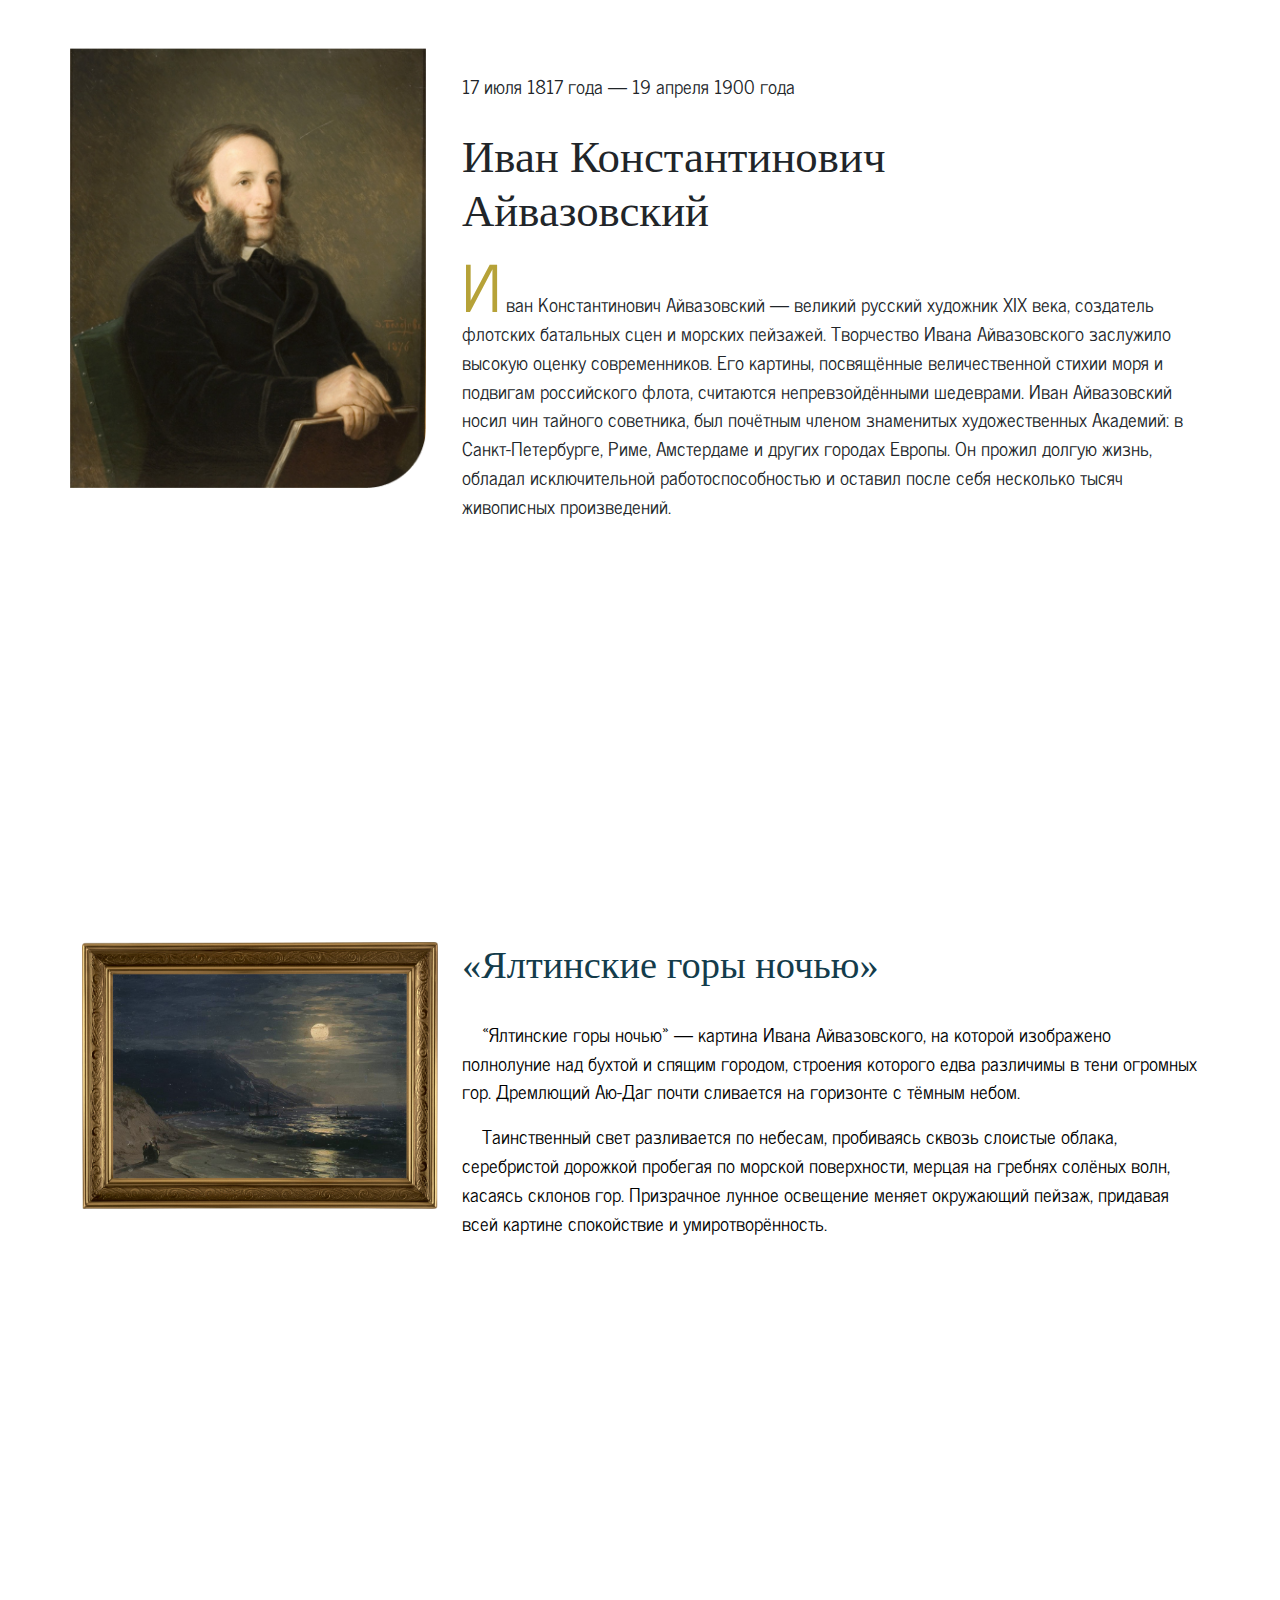
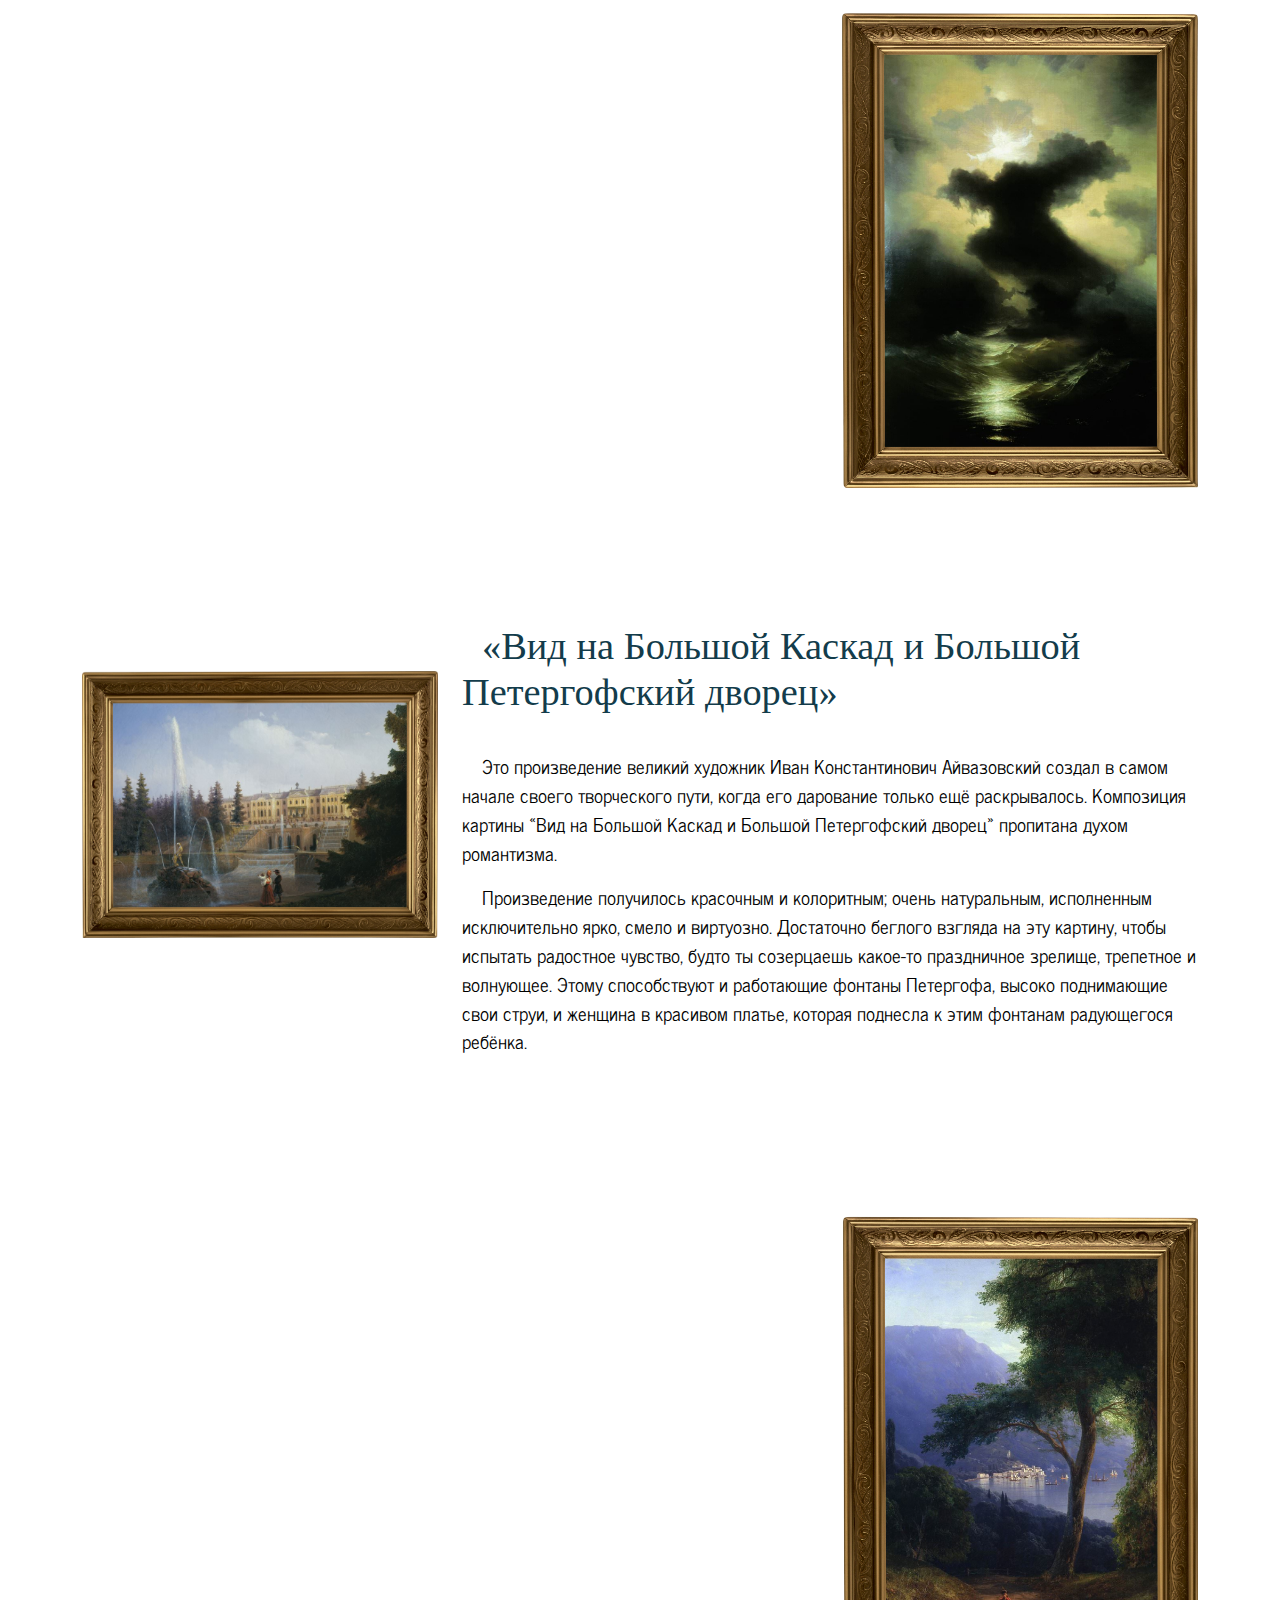
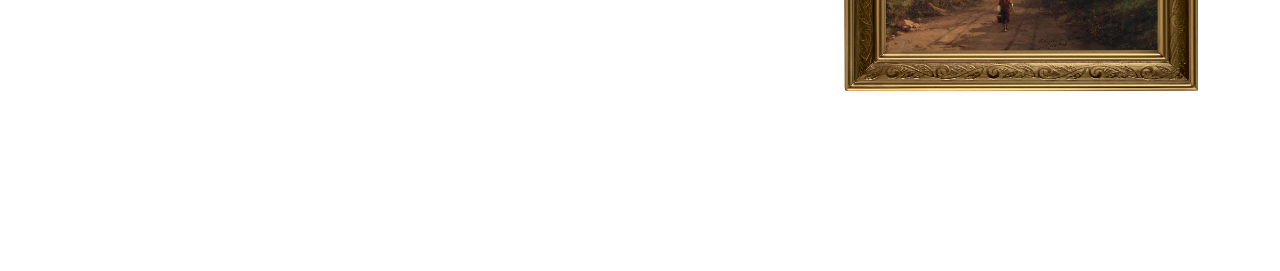
==== Айвазовский.html @ 692389c5 "paintings" ====
<!DOCTYPE html>
<html lang="en">
<head>
	<meta charset="UTF-8">
	<meta name="viewport" content="width=device-width, initial-scale=1.0">
	<title>Кипренский Орест</title>

	<link href="https://cdn.jsdelivr.net/npm/bootstrap@5.3.3/dist/css/bootstrap.min.css" rel="stylesheet" integrity="sha384-QWTKZyjpPEjISv5WaRU9OFeRpok6YctnYmDr5pNlyT2bRjXh0JMhjY6hW+ALEwIH" crossorigin="anonymous">

	<link rel="stylesheet" type="text/css" href="css/айва.css">
	<link rel="apple-touch-icon" sizes="180x180" href="img/favicon/apple-touch-icon.png">
	<link rel="icon" type="image/png" sizes="32x32" href="img/favicon/favicon-32x32.png">
	<link rel="icon" type="image/png" sizes="16x16" href="img/favicon/favicon-16x16.png">
	<link rel="manifest" href="img/favicon/site.webmanifest">

	<link rel="preconnect" href="https://fonts.googleapis.com">
<link rel="preconnect" href="https://fonts.gstatic.com" crossorigin>
<link href="https://fonts.googleapis.com/css2?family=News+Cycle:wght@400;700&display=swap" rel="stylesheet">
</head>
<body>

	<div class="container mt-5 orest">
		<div class="row">
			<div class="col-lg-4 col-md-4 col-sm-6 col-6">
		<img src="img/айваз.png" class="img-fluid iorest" alt="Айвазовский">
	</div>
	<div class="col-lg-8 col-md-8 col-sm-6 col-6 mt-4">
		<p class="bio"> 17 июля 1817 года —  19 апреля 1900 года</p>
		<h2>Иван Константинович<br>Айвазовский</h2>
		<p class="text-left bio1"> <span class="word_O">И</span>                    ван Константинович Айвазовский — великий русский художник                XIX века, создатель флотских батальных сцен и морских пейзажей. Творчество Ивана Айвазовского заслужило высокую оценку современников. Его картины, посвящённые величественной стихии моря и подвигам российского флота, считаются непревзойдёнными шедеврами.
                   Иван Айвазовский носил чин тайного советника, был почётным членом знаменитых художественных Академий: в Санкт-Петербурге, Риме, Амстердаме и других городах Европы. Он прожил долгую жизнь, обладал исключительной работоспособностью и оставил после себя несколько тысяч живописных произведений. </p>
	</div>
</div>
</div>

<div class="container mt-5 start">
		<div class="row justify-content-center yalta">
			<div class="col-lg-4 col-md-4 col-sm-5 col-8 mb-3">
		<img src="img/ялта.png" class="img-fluid ya_lta" alt="Ялта">
	</div>
	<div class="col-lg-8 col-md-8 col-sm-7 col-12 ">
		<h3>«Ялтинские горы ночью»</h3>
		<br>
		<p class="o_yalte">«Ялтинские горы ночью» — картина Ивана Айвазовского, на которой изображено полнолуние над бухтой и спящим городом, строения которого едва различимы в тени огромных гор. Дремлющий Аю-Даг почти сливается на горизонте с тёмным небом.</p>
       <p class="o_yalte">Таинственный свет разливается по небесам, пробиваясь сквозь слоистые облака, серебристой дорожкой пробегая по морской поверхности, мерцая на гребнях солёных волн, касаясь склонов гор. Призрачное лунное освещение меняет окружающий пейзаж, придавая всей картине спокойствие и умиротворённость.</p>
		
	</div>
</div>
</div>


<div class="container mt-5">
		<div class="row chaosik">
			<div class="col-lg-8 col-md-8 col-sm-6 col-8 mb-5 o_chaos">
				<h3>«Хаос. Сотворение мира»</h3>
		<br>
		<p>Картина Айвазовского «Хаос. Сотворение мира» занимает особенное место среди его произведений. Она создана живописцем в 1841 году. Это период, когда он находился в Италии, продолжая неустанно совершенствовать там свое мастерство. Уже в то далекое время картина была признана выдающимся произведением искусства, и подтверждением тому стала золотая медаль папы Григория XVI, которой был награжден Айвазовский за написание этого полотна. Она настолько впечатлила главу Ватикана, что он был готов приобрести ее, но Айвазовский отказался от денег и подарил папе картину.</p>
		<p>Такое признание было вполне заслуженным, поскольку это полотно и сейчас будоражит воображение зрителя своим особенным магнетизмом и ощущением внутренней силы.</p>
		
	</div>
	<div class="col-lg-4 col-md-4 col-sm-6 col-4">
		<img src="img/хаос.png" class="img-fluid chaos" alt="Хаос">
		
	</div>
</div>
</div>

<div class="container">
		<div class="row justify-content-center petergof">
			<div class="col-lg-4 col-md-4 col-sm-6 col-6 mb-3 mt-5">
		<img src="img/петергоф.png" class="img-fluid peter_gof" alt="Петергоф">
	</div>
	<div class="col-lg-8 col-md-8 col-sm-6 col-12 o_petre ">
		<h3>«Вид на Большой Каскад и Большой<br>Петергофский дворец»</h3>
		<br>
		<p>Это произведение великий художник Иван Константинович Айвазовский создал в самом начале своего творческого пути, когда его дарование только ещё раскрывалось. Композиция картины «Вид на Большой Каскад и Большой Петергофский дворец» пропитана духом романтизма.</p>
    <p>Произведение получилось красочным и колоритным; очень натуральным, исполненным исключительно ярко, смело и виртуозно. Достаточно беглого взгляда на эту картину, чтобы испытать радостное чувство, будто ты созерцаешь какое-то праздничное зрелище, трепетное и волнующее. Этому способствуют и работающие фонтаны Петергофа, высоко поднимающие свои струи, и женщина в красивом платье, которая поднесла к этим фонтанам радующегося ребёнка.</p>
		
	</div>
</div>
</div>

<div class="container mb-5">
		<div class="row livad">
			<div class="col-lg-8 col-md-8 col-sm-6 col-8 mb-5 o_livade">
				<h3>«Вид из Ливадийского парка»</h3>
		<br>
		<p>Картина Айвазовского «Хаос. Сотворение мира» занимает особенное место среди его произведений. Она создана живописцем в 1841 году. Это период, когда он находился в Италии, продолжая неустанно совершенствовать там свое мастерство. Уже в то далекое время картина была признана выдающимся произведением искусства, и подтверждением тому стала золотая медаль папы Григория XVI, которой был награжден Айвазовский за написание этого полотна. Она настолько впечатлила главу Ватикана, что он был готов приобрести ее, но Айвазовский отказался от денег и подарил папе картину.</p>
		<p>Такое признание было вполне заслуженным, поскольку это полотно и сейчас будоражит воображение зрителя своим особенным магнетизмом и ощущением внутренней силы.</p>
		
	</div>
	<div class="col-lg-4 col-md-4 col-sm-6 col-4">
		<img src="img/ливад.png" class="img-fluid livada" alt="Ливадийский парк">
		
	</div>
</div>
</div>


	
</body>
</html>
---- css/айва.css ----
body{
	background-image: url('C:/Users/sinccl/OneDrive/Desktop/картины сквозь века/img/BACKGROUND4.jpg');
	min-height: 100vh;
	height: 100%;
	background-size: cover;
	background-repeat: no-repeat;
	background-position: center 20%;
}

.orest{
	background-color: white;
	height: auto; 
	width: auto;
}

.iorest{
	margin-left: -12px;
}

.bio{
	font-family: News Cycle;
	font-size: 1.5vw;
}

h2{
	font-family: Ostrovsky;
	font-size: 3.5vw;
	margin-top: 30px;

}

.yalta h3{
	color: #133C4B;
	font-size: 3vw;
	font-family: Ostrovsky;
}

.bio1{
	font-family: News Cycle;
	font-size: 1.5vw;
	margin-top: 15px;
	
}

.word_O{
	color: #B6A238;
	font-size: 5vw;
	line-height: 1;
}

.o_yalte{
	color: black;
	font-size: 1.5vw;
	font-family: "News Cycle";
	text-indent: 20px;
}

.o_yalte h3{
	color: #133C4B;
	font-size: 3vw;
	font-family: Ostrovsky;
}

.yalta{
		margin-top: 45vh ;
	}

.o_chaos{
	color: white;
	font-size: 1.5vw;
	font-family: "News Cycle";
	text-indent: 20px;
}

.o_chaos h3{
	color: white;
	font-size: 3vw;
	font-family: Ostrovsky;
}

.chaosik{
	
	margin-top: 40vh;

}

.o_petre{
	color: black;
	font-size: 1.5vw;
	font-family: "News Cycle";
	text-indent: 20px;
}

.o_petre h3{
	color: #133C4B;
	font-size: 3vw;
	font-family: Ostrovsky;
}

.petergof{
	
	margin-top: 15vh;

}

.ya_lta{
	width: 480px;
}

.peter_gof{
	width: 500px;
}

.chaos{
	width: 420px;
}


.o_livade{
	color: white;
	font-size: 1.6vw;
	font-family: "News Cycle";
	text-indent: 20px;
}

.o_livade h3{
	color: white;
	font-size: 3vw;
	font-family: Ostrovsky;
}

.livad{
	
	margin-top: 16vh;
	margin-bottom: 20vh;
	
}


@media (max-width: 800px){

	.yalta{
		margin-top: 75vh ;
	}

	.livad{
		margin-top: 30vh;
	}

	.petergof{
		margin-top: 30vh;
	}

	.o_yalte{
	color: black;
	font-size: 1.8vw;
	font-family: "News Cycle";
	text-indent: 20px;
}

.o_chaos{
	color: white;
	font-size: 1.8vw;
	font-family: "News Cycle";
	text-indent: 20px;
}

.o_petre{
	color: black;
	font-size: 1.8vw;
	font-family: "News Cycle";
	text-indent: 20px;
}

.o_livade{
	color: white;
	font-size: 1.8vw;
	font-family: "News Cycle";
	text-indent: 20px;
}

}

@media (max-width: 475px){

	.yalta{
		margin-top: 18vh;
	}

	.livad{
		margin-top: 30vh;
	}

	.petergof{
		margin-top: 0vh;
	}


.chaosik{
	
	margin-top: 20vh;

}

		.o_yalte{
	color: black;
	font-size: 3vw;
	font-family: "News Cycle";
	text-indent: 20px;
}

.o_chaos{
	color: white;
	font-size: 2.5vw;
	font-family: "News Cycle";
	text-indent: 20px;
}

.o_petre{
	color: black;
	font-size: 2.5vw;
	font-family: "News Cycle";
	text-indent: 20px;
}

.o_livade{
	color: white;
	font-size: 2.5vw;
	font-family: "News Cycle";
	text-indent: 20px;
}

.bio1{
	font-family: News Cycle;
	font-size: 1.9vw;
	margin-top: 15px;
	
}

.bio{
	font-size: 2vw;
}

.bio1{
	font-size: 2.5vw;
}



}
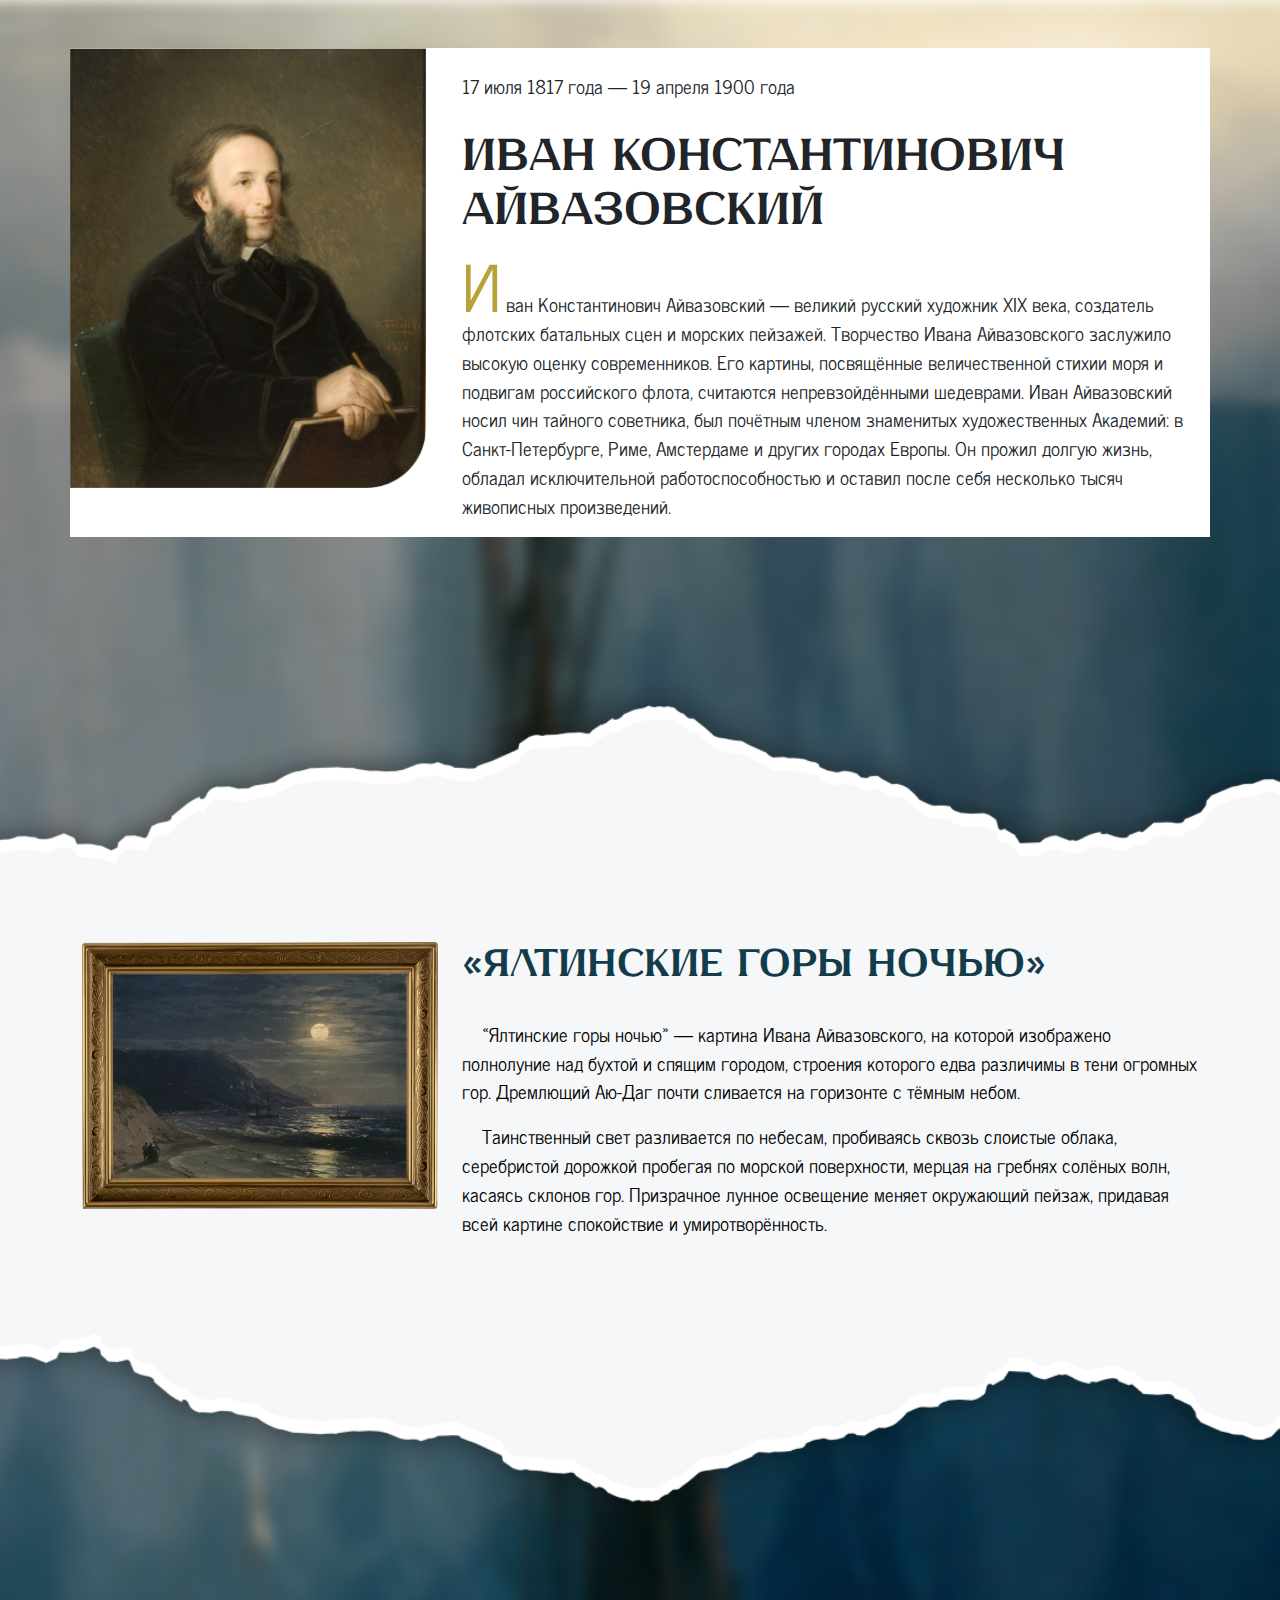
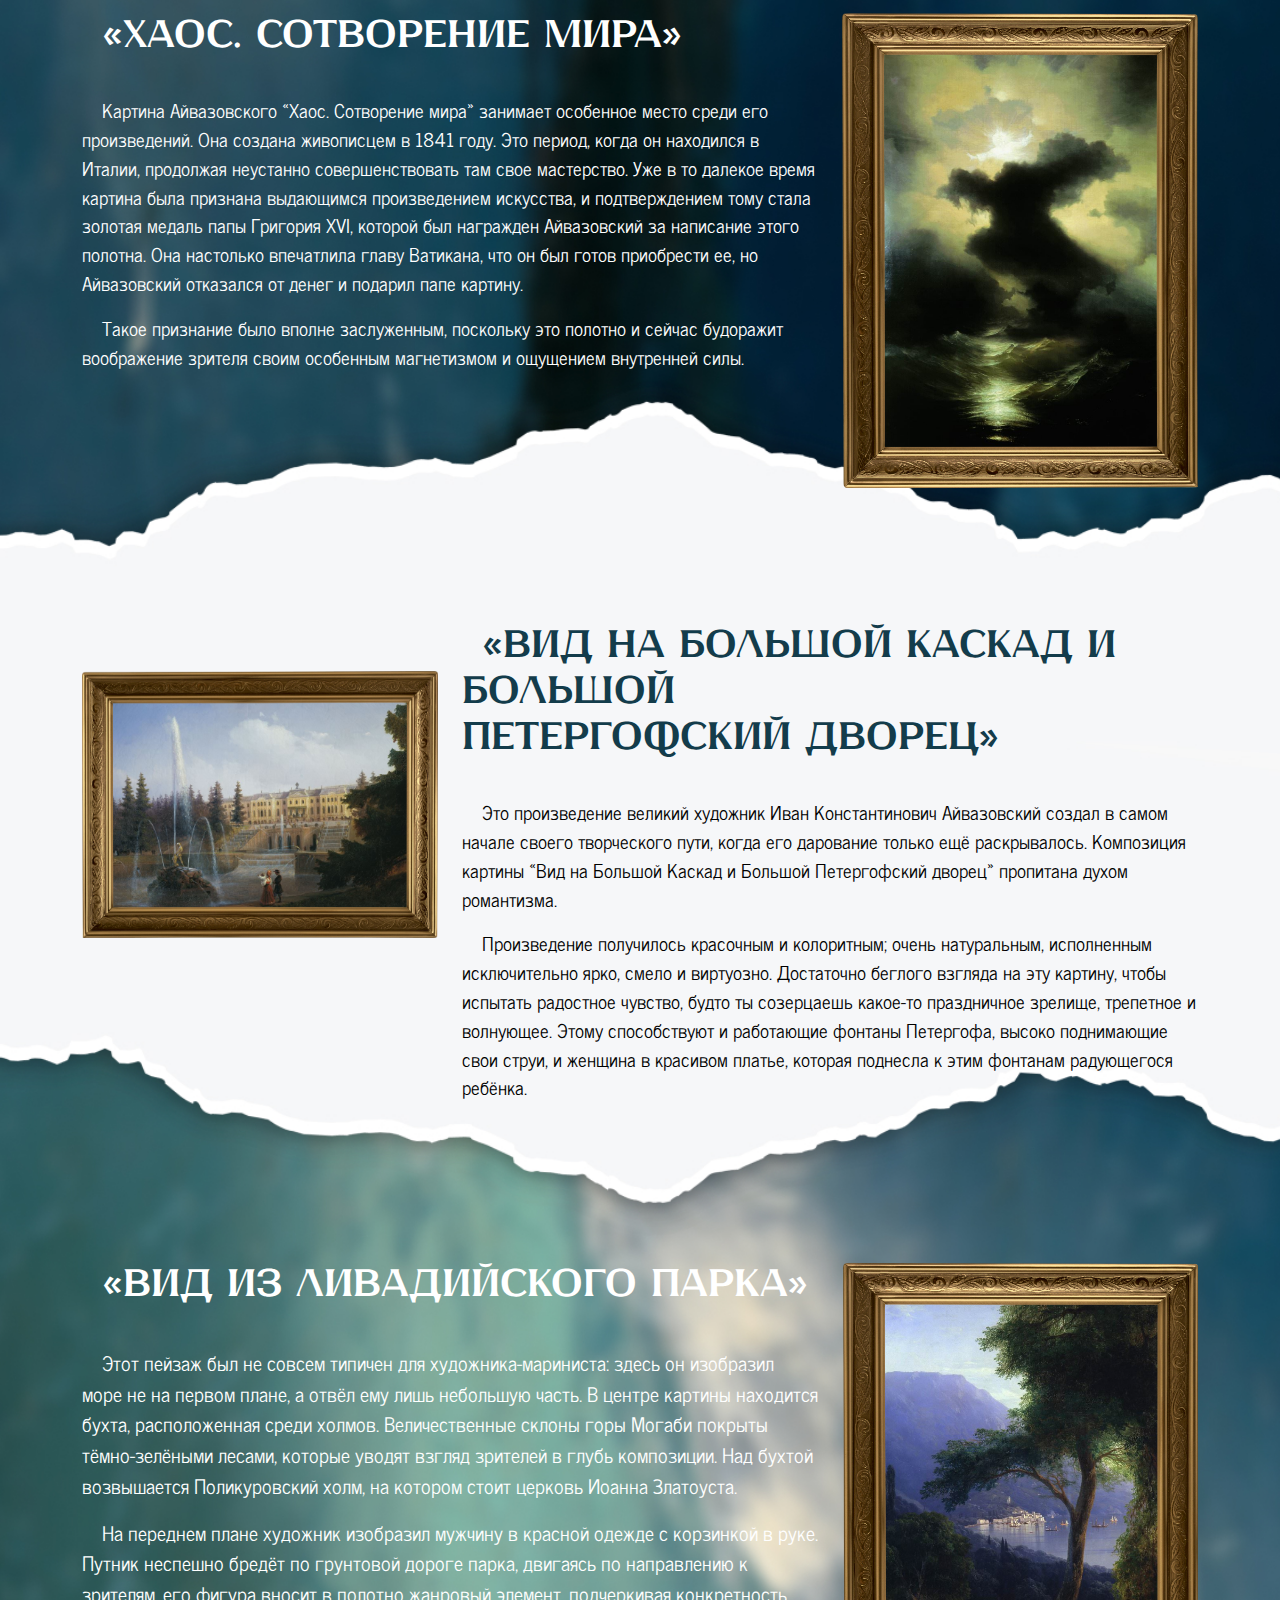
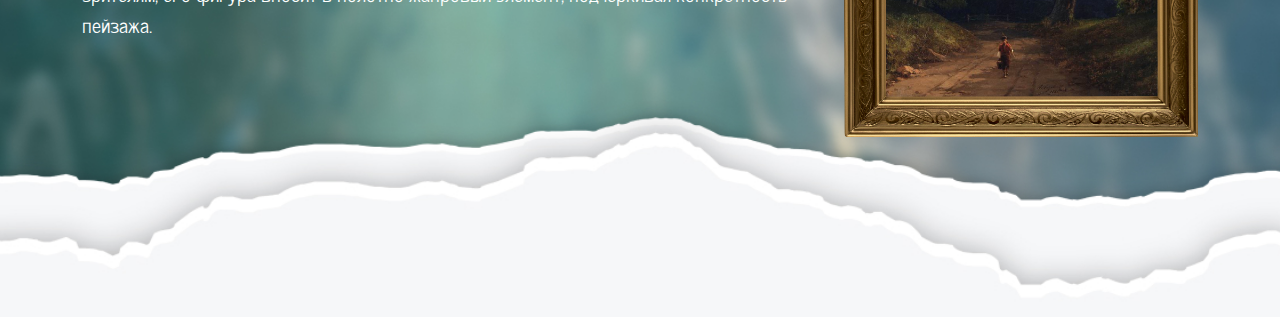
==== commit dad918c6: "Update Айвазовский.html" ====
--- a/Айвазовский.html
+++ b/Айвазовский.html
@@ -3,7 +3,7 @@
 <head>
 	<meta charset="UTF-8">
 	<meta name="viewport" content="width=device-width, initial-scale=1.0">
-	<title>Кипренский Орест</title>
+	<title>Айвазовский</title>
 
 	<link href="https://cdn.jsdelivr.net/npm/bootstrap@5.3.3/dist/css/bootstrap.min.css" rel="stylesheet" integrity="sha384-QWTKZyjpPEjISv5WaRU9OFeRpok6YctnYmDr5pNlyT2bRjXh0JMhjY6hW+ALEwIH" crossorigin="anonymous">
 
@@ -85,8 +85,8 @@
 			<div class="col-lg-8 col-md-8 col-sm-6 col-8 mb-5 o_livade">
 				<h3>«Вид из Ливадийского парка»</h3>
 		<br>
-		<p>Картина Айвазовского «Хаос. Сотворение мира» занимает особенное место среди его произведений. Она создана живописцем в 1841 году. Это период, когда он находился в Италии, продолжая неустанно совершенствовать там свое мастерство. Уже в то далекое время картина была признана выдающимся произведением искусства, и подтверждением тому стала золотая медаль папы Григория XVI, которой был награжден Айвазовский за написание этого полотна. Она настолько впечатлила главу Ватикана, что он был готов приобрести ее, но Айвазовский отказался от денег и подарил папе картину.</p>
-		<p>Такое признание было вполне заслуженным, поскольку это полотно и сейчас будоражит воображение зрителя своим особенным магнетизмом и ощущением внутренней силы.</p>
+		<p>Этот пейзаж был не совсем типичен для художника-мариниста: здесь он изобразил море не на первом плане, а отвёл ему лишь небольшую часть. В центре картины находится бухта, расположенная среди холмов. Величественные склоны горы Могаби покрыты тёмно-зелёными лесами, которые уводят взгляд зрителей в глубь композиции. Над бухтой возвышается Поликуровский холм, на котором стоит церковь Иоанна Златоуста.</p>
+		<p> На переднем плане художник изобразил мужчину в красной одежде с корзинкой в руке. Путник неспешно бредёт по грунтовой дороге парка, двигаясь по направлению к зрителям, его фигура вносит в полотно жанровый элемент, подчеркивая конкретность пейзажа.</p>
 		
 	</div>
 	<div class="col-lg-4 col-md-4 col-sm-6 col-4">
@@ -99,4 +99,4 @@
 
 	
 </body>
-</html>+</html>
--- a/css/айва.css
+++ b/css/айва.css
@@ -1,5 +1,5 @@
 body{
-	background-image: url('C:/Users/sinccl/OneDrive/Desktop/картины сквозь века/img/BACKGROUND4.jpg');
+	background-image: url('../img/BACKGROUND4.jpg');
 	min-height: 100vh;
 	height: 100%;
 	background-size: cover;
@@ -13,6 +13,11 @@
 	width: auto;
 }
 
+@font-face{
+	font-family: 'Ostrovsky';
+	src: url('../fonts/Ostrovsky-Bold_0.otf') format('opentype');
+}
+
 .iorest{
 	margin-left: -12px;
 }
@@ -137,6 +142,30 @@
 }
 
 
+@media (min-width: 1490px){
+	.yalta{
+		position: relative;
+		margin-top: 80vh ;
+	}
+
+	.livad{
+		position: relative;
+		margin-top: 30vh;
+		margin-bottom: 30vh;
+	}
+
+	.petergof{
+		position: relative;
+		margin-top: 40vh;
+	}
+
+	.chaosik{
+	position: relative;
+	margin-top: 50vh;
+
+}
+
+}
 @media (max-width: 800px){
 
 	.yalta{
@@ -247,4 +276,4 @@
 
 
 
-}+}
